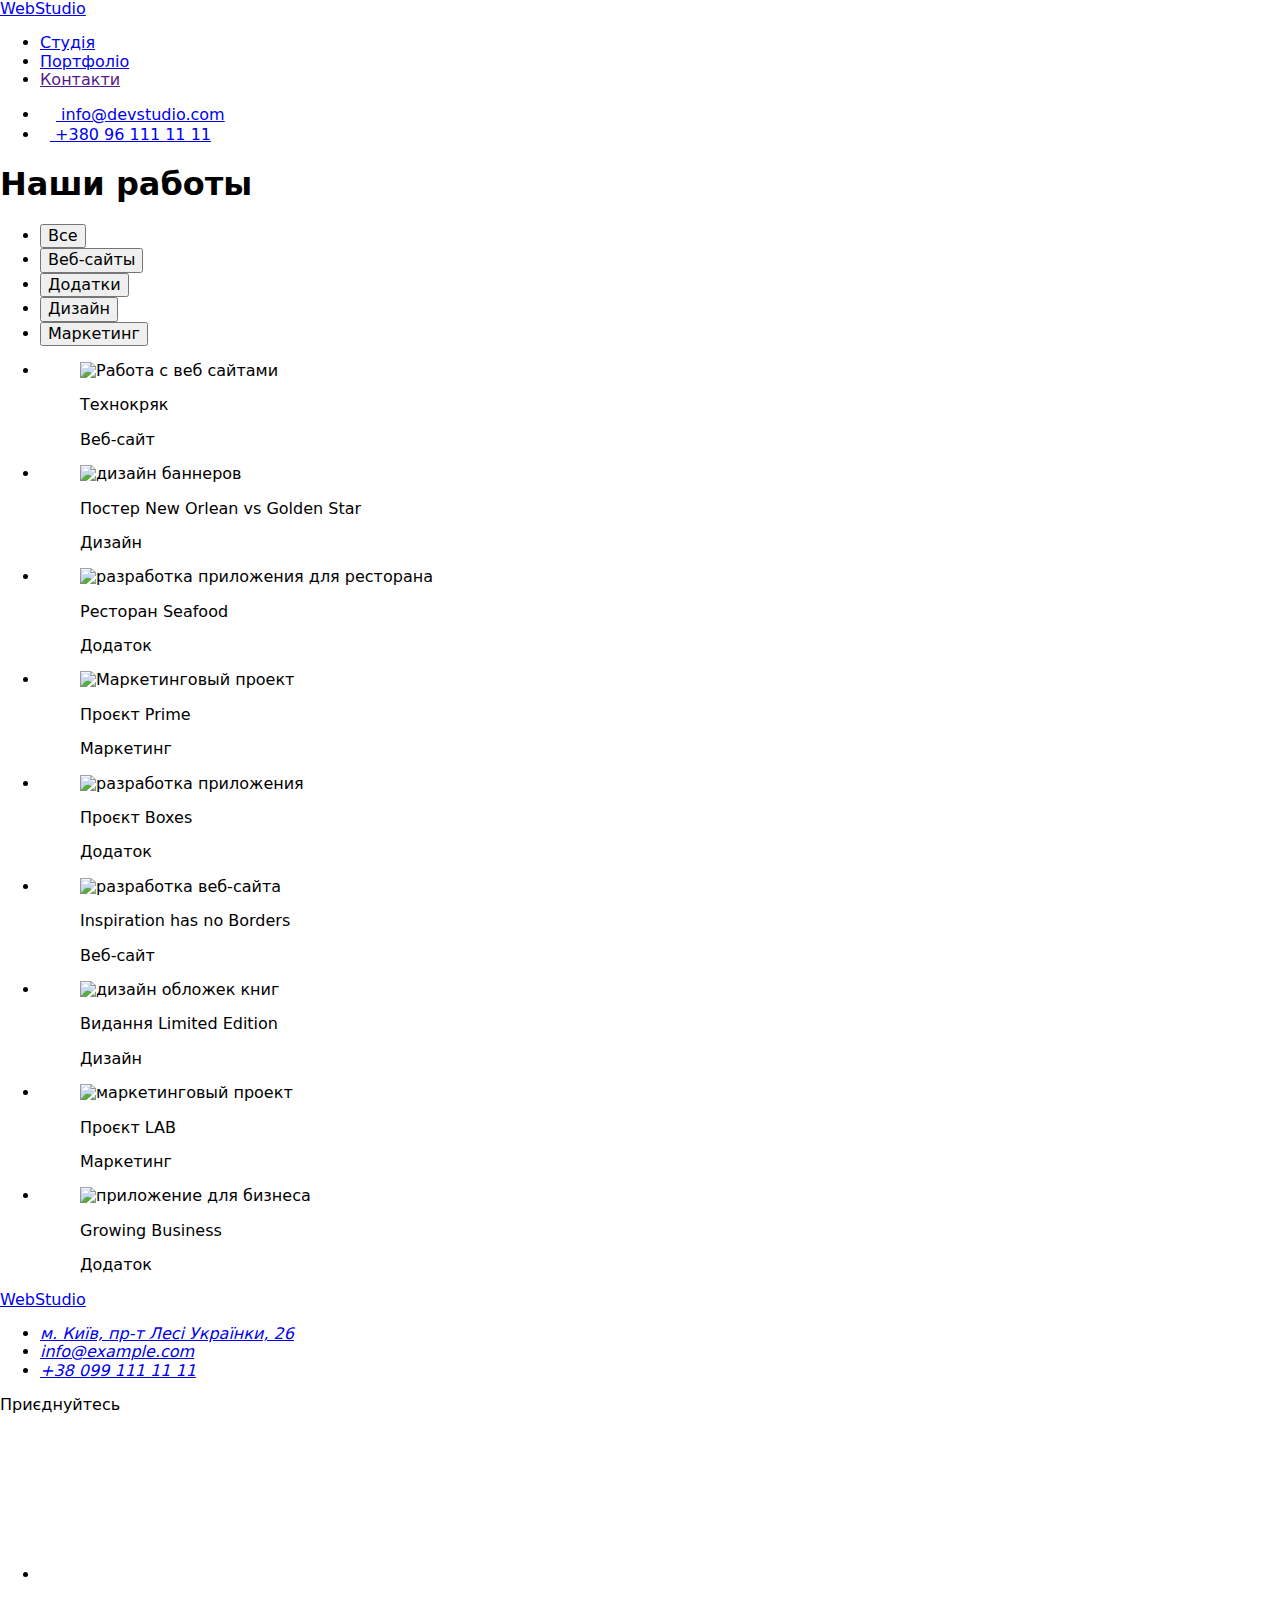
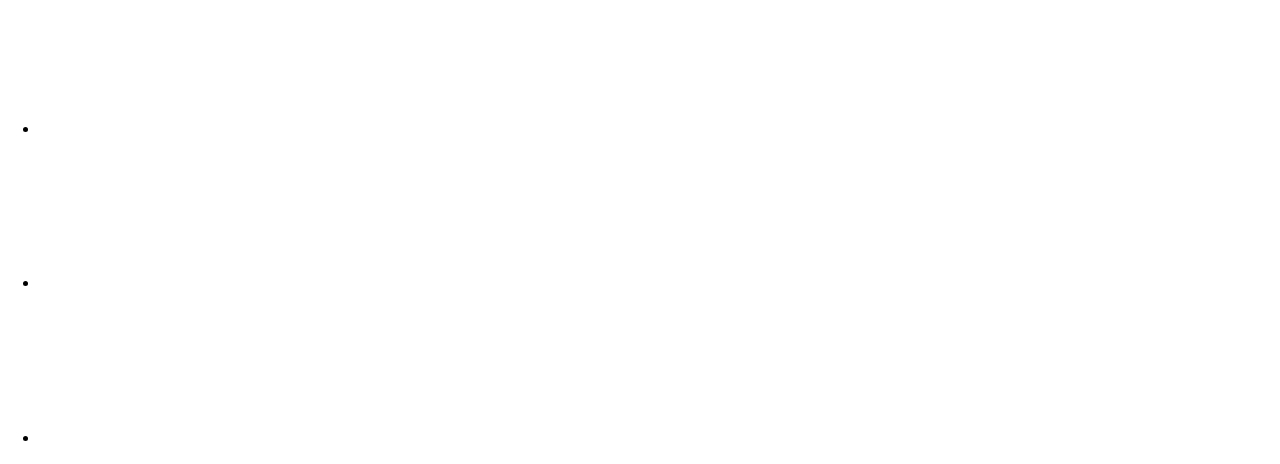
==== portfolio.html @ e4e23629 "Add files via upload" ====
<!DOCTYPE html>
<html lang="ru">
  <head>
    <meta charset="UTF-8" />
    <meta http-equiv="X-UA-Compatible" content="IE=edge" />
    <meta name="viewport" content="width=device-width, initial-scale=1.0" />
    <title>Document</title>
    <link
      href="https://fonts.googleapis.com/css2?family=Raleway:wght@700&family=Roboto:wght@400;500;700;900&display=swap"
      rel="stylesheet"
    />
    <link
      rel="stylesheet"
      href="https://cdnjs.cloudflare.com/ajax/libs/modern-normalize/1.1.0/modern-normalize.min.css"
    />

    <link rel="stylesheet" href="./css/styles.css" />
  </head>

  <body class="page">
    <!--шапка-->
    <header class="page-header">
      <div class="container main-nav">
        <nav class="main-nav">
          <a class="logo-link" href="/" lang="en">
            <span class="logo-accent">Web</span>Studio
          </a>
          <ul class="site-nav list">
            <li class="item">
              <a href="./index.html" class="link">Студія</a>
            </li>
            <li class="item">
              <a href="./portfolio.html" class="link-current">Портфоліо</a>
            </li>
            <li class="item">
              <a href="" class="link">Контакти</a>
            </li>
          </ul>
        </nav>

        <ul class="auth-nav list">
          <li class="item">
            <a href="emailto:info@devstudio.com" class="link">
              <svg class="icon" width="16" height="12">
                <use href="./images/icons.svg#envelope"></use>
              </svg>
              info@devstudio.com
            </a>
          </li>
          <li class="item">
            <a href="tel:+380961111111" class="link">
              <svg class="icon" width="10" height="16">
                <use href="./images/icons.svg#smartphone"></use>
              </svg>
              +380 96 111 11 11
            </a>
          </li>
        </ul>
      </div>
    </header>
    <!--main-->
    <main>
      <section class="portfolio section">
        <div class="container">
          <h1>Наши работы</h1>
          <ul class="work list">
            <li class="item">
              <button class="button-type" type="button">Все</button>
            </li>
            <li class="item">
              <button class="button-type" type="button">Веб-сайты</button>
            </li>
            <li class="item">
              <button class="button-type" type="button">Додатки</button>
            </li>
            <li class="item">
              <button class="button-type" type="button">Дизайн</button>
            </li>
            <li class="item">
              <button class="button-type" type="button">Маркетинг</button>
            </li>
          </ul>
          <ul class="work-list list">
            <li class="item">
              <figure>
                <img
                  class="picture"
                  src="./images/technocrjak.jpg"
                  alt="Работа с веб сайтами"
                  width="370"
                  height="294"
                />
                <figcaption class="box">
                  <p class="title">Технокряк</p>
                  <p class="text">Веб-сайт</p>
                </figcaption>
              </figure>
              <!-- <p>Ресурс предлагает комплексные предложения с разным уровнем функционала и сервисов. Все это позволит посетителю получить
                    исчерпывающие сведения о компании или частном лице.</p> -->
            </li>
            <li class="item">
              <figure>
                <img
                  class="picture"
                  src="./images/poster.jpg"
                  alt="дизайн баннеров"
                  width="370"
                  height="294"
                />
                <figcaption class="box">
                  <p class="title">Постер New Orlean vs Golden Star</p>
                  <p class="text">Дизайн</p>
                </figcaption>
              </figure>
            </li>
            <li class="item">
              <figure>
                <img
                  class="picture"
                  src="./images/seafood.jpg"
                  alt="разработка приложения для ресторана"
                  width="370"
                  height="294"
                />
                <figcaption class="box">
                  <p class="title">Ресторан Seafood</p>
                  <p class="text">Додаток</p>
                </figcaption>
              </figure>
            </li>
            <li class="item">
              <figure>
                <img
                  class="picture"
                  src="./images/primeproject.jpg"
                  alt="Маркетинговый проект"
                  width="370"
                  height="294"
                />
                <figcaption class="box">
                  <p class="title">Проєкт Prime</p>
                  <p class="text">Маркетинг</p>
                </figcaption>
              </figure>
            </li>
            <li class="item">
              <figure>
                <img
                  class="picture"
                  src="./images/boxes.jpg"
                  alt="разработка приложения"
                  width="370"
                  height="294"
                />
                <figcaption class="box">
                  <p class="title">Проєкт Boxes</p>
                  <p class="text">Додаток</p>
                </figcaption>
              </figure>
            </li>
            <li class="item">
              <figure>
                <img
                  class="picture"
                  src="./images/appproject.jpg"
                  alt="разработка веб-сайта"
                  width="370"
                  height="294"
                />
                <figcaption class="box">
                  <p class="title" lang="en">Inspiration has no Borders</p>
                  <p class="text">Веб-сайт</p>
                </figcaption>
              </figure>
            </li>
            <li class="item">
              <figure>
                <img
                  class="picture"
                  src="./images/limiteded.jpg"
                  alt="дизайн обложек книг"
                  width="370"
                  height="294"
                />
                <figcaption class="box">
                  <p class="title">Видання Limited Edition</p>
                  <p class="text">Дизайн</p>
                </figcaption>
              </figure>
            </li>
            <li class="item">
              <figure>
                <img
                  class="picture"
                  src="./images/projectlab.jpg"
                  alt="маркетинговый проект"
                  width="370"
                  height="294"
                />
                <figcaption class="box">
                  <p class="title">Проєкт LAB</p>
                  <p class="text">Маркетинг</p>
                </figcaption>
              </figure>
            </li>
            <li class="item">
              <figure>
                <img
                  class="picture"
                  src="./images/businessapp.jpg"
                  alt="приложение для бизнеса"
                  width="370"
                  height="294"
                />
                <figcaption class="box">
                  <p class="title" lang="en">Growing Business</p>
                  <p class="text">Додаток</p>
                </figcaption>
              </figure>
            </li>
          </ul>
        </div>
      </section>
    </main>
    <!--footer-->
    <footer class="footer-site">
      <div class="container main-footer">
        <div class="footer-adress">
          <a class="logo-link" href="/" lang="en">
            <span class="logo-accent">Web</span>Studio
          </a>
          <address class="nav">
            <ul class="list">
              <li class="item">
                <a
                  href="https://goo.gl/maps/Bx3pmiVZrzGmQuvE9"
                  target="_blank"
                  rel="noopener noreferrer"
                  class="nav"
                  >м. Київ, пр-т Лесі Українки, 26</a
                >
              </li>
              <li class="item">
                <a href="mailto:info@example.com" class="link"
                  >info@example.com</a
                >
              </li>
              <li class="item">
                <a href="tel:+380991111111" class="link">+38 099 111 11 11</a>
              </li>
            </ul>
          </address>
        </div>
        <div class="social">
          <p class="footer-text">Приєднуйтесь</p>
          <ul class="footer-social list">
            <li>
              <a class="footer-thumb" href="#">
                <svg class="footer-icon">
                  <use
                    href="./images/icons.svg#instagram"
                    width="20"
                    height="20"
                    x="12"
                    y="12"
                  ></use>
                </svg>
              </a>
            </li>
            <li>
              <a class="footer-thumb" href="#">
                <svg class="footer-icon">
                  <use
                    href="./images/icons.svg#twitter"
                    width="20"
                    height="20"
                    x="12"
                    y="12"
                  ></use>
                </svg>
              </a>
            </li>
            <li class="item">
              <a class="footer-thumb" href="#">
                <svg class="footer-icon">
                  <use
                    href="./images/icons.svg#facebook"
                    width="20"
                    height="20"
                    x="12"
                    y="12"
                  ></use>
                </svg>
              </a>
            </li>
            <li>
              <a class="footer-thumb" href="#">
                <svg class="footer-icon">
                  <use
                    href="./images/icons.svg#linkedin"
                    width="20"
                    height="20"
                    x="12"
                    y="12"
                  ></use>
                </svg>
              </a>
            </li>
          </ul>
        </div>
      </div>
    </footer>
  </body>
</html>
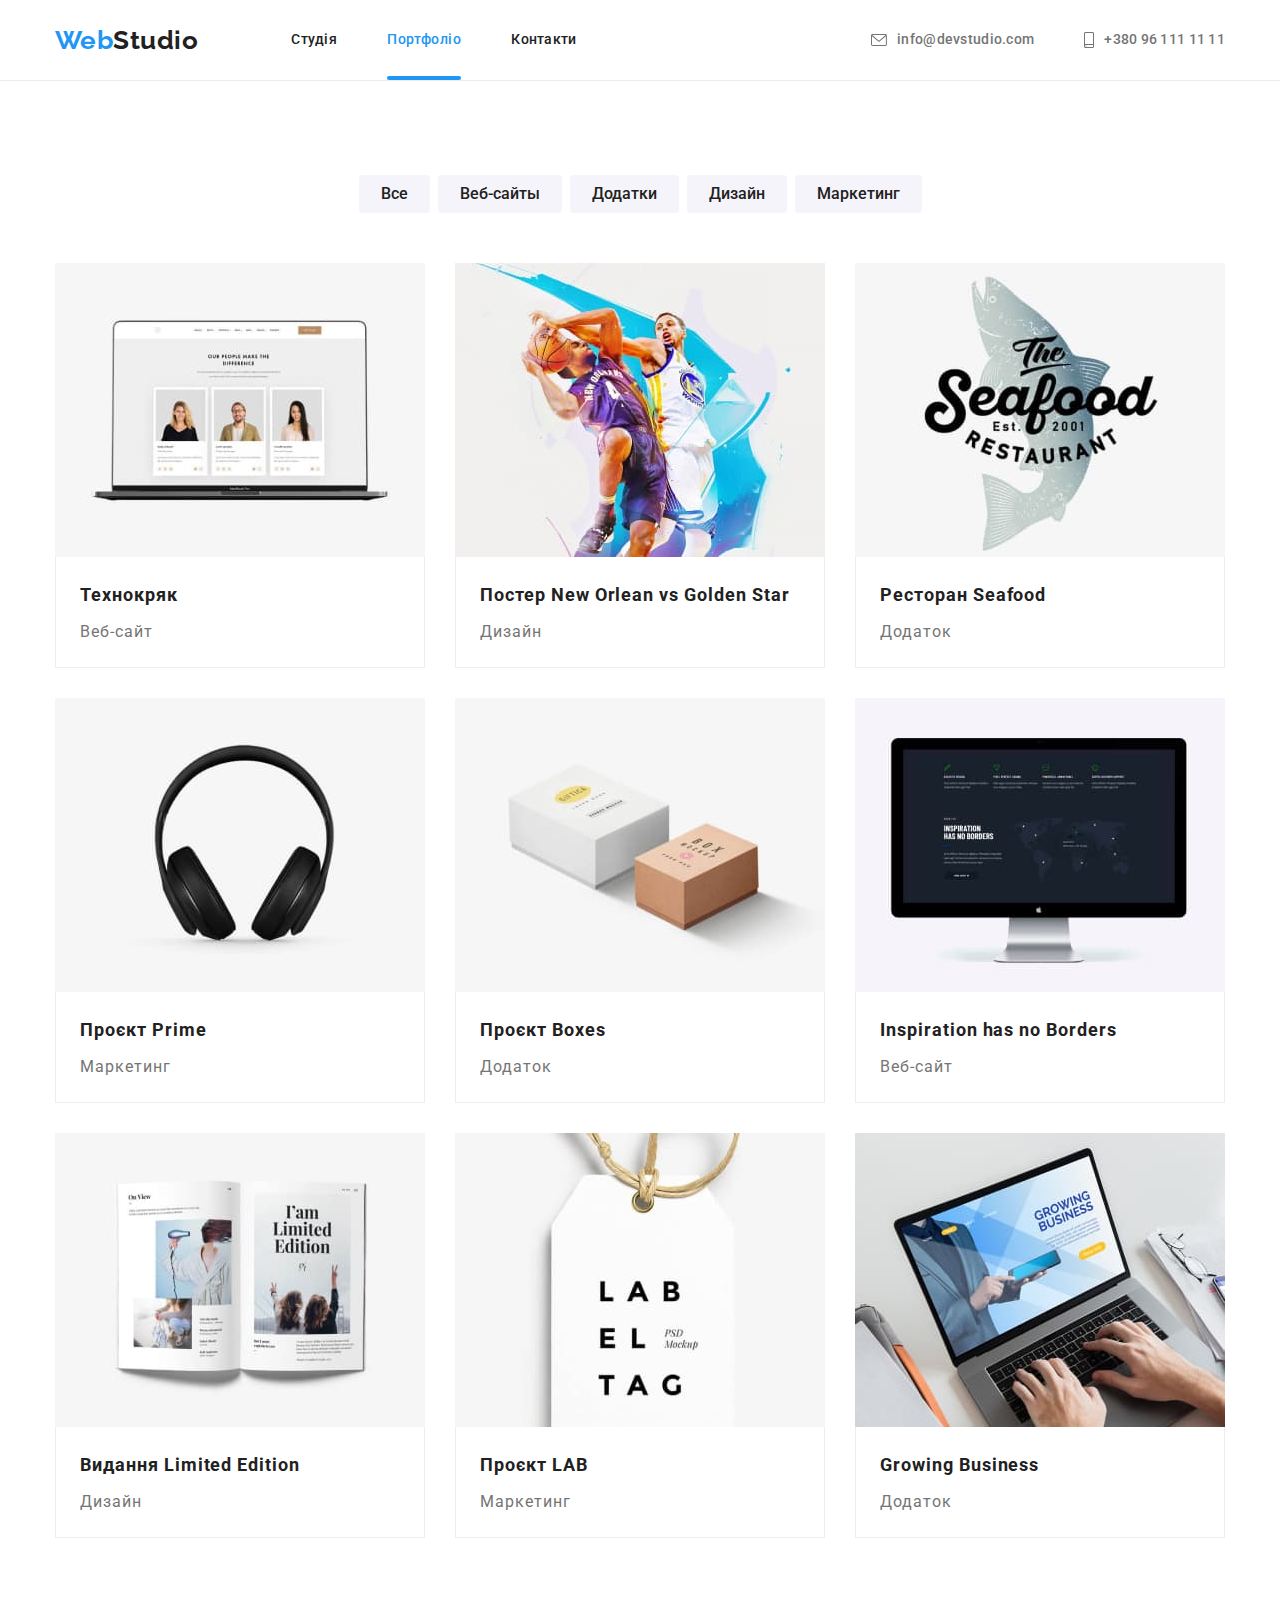
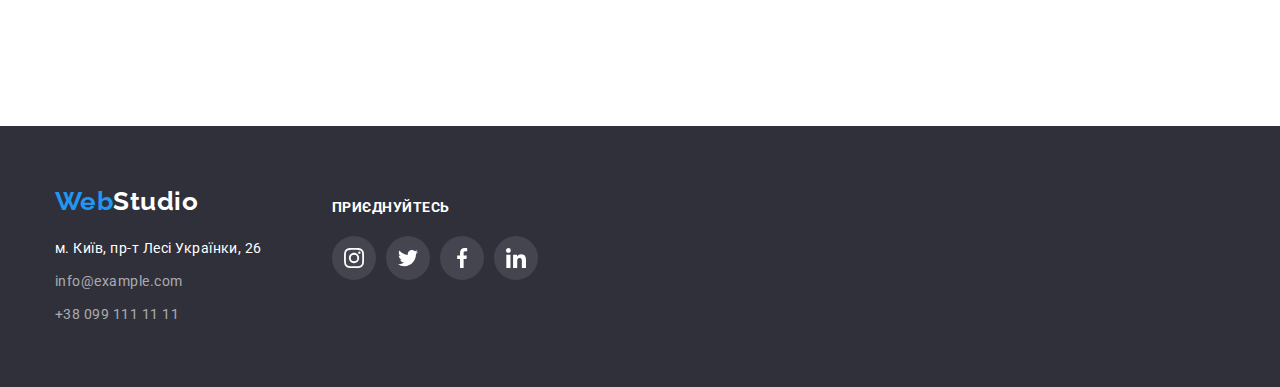
==== commit d4ac774a: "in process" ====
--- a/portfolio.html
+++ b/portfolio.html
@@ -83,20 +83,26 @@
           <ul class="work-list list">
             <li class="item">
               <figure>
-                <img
-                  class="picture"
-                  src="./images/technocrjak.jpg"
-                  alt="Работа с веб сайтами"
-                  width="370"
-                  height="294"
-                />
+                <div class="work-thumb">
+                  <img
+                    class="picture"
+                    src="./images/technocrjak.jpg"
+                    alt="Работа с веб сайтами"
+                    width="370"
+                    height="294"
+                  />
+
+                  <p class="work-lable">
+                    Ресурс пропонує комплексні пропозиції з різним рівнем
+                    функціоналу та сервісів. Все це дозволить відвідувачу
+                    отримати вичерпні відомості про компанію чи приватну особу.
+                  </p>
+                </div>
                 <figcaption class="box">
                   <p class="title">Технокряк</p>
                   <p class="text">Веб-сайт</p>
                 </figcaption>
               </figure>
-              <!-- <p>Ресурс предлагает комплексные предложения с разным уровнем функционала и сервисов. Все это позволит посетителю получить
-                    исчерпывающие сведения о компании или частном лице.</p> -->
             </li>
             <li class="item">
               <figure>
--- a/css/styles.css
+++ b/css/styles.css
@@ -0,0 +1,601 @@
+/* вторичный цвет текста #212121 */
+/* основной цвет текста #757575 */
+/* основной цвет фона #FFFFFF */
+/* цвет фона футера/героя #2F303A; */
+/* цвет текста героя #FFFFFF */
+/* акцент #2196F3 */
+/* вторичный цвет фона #F5F4FA */
+/* текст футера rgba(255, 255, 255, 0.6); */
+/* основной цвет иконок  #afb1b8*/
+/* цвет фона иконок футера rgba(255, 255, 255, 0.1)  */
+/* цвет линии хедера #ececec */
+/* цвет рамки карточек порьфолто #eeeeee  */
+:root {
+  --primary-text-color: #757575;
+  --title-text-color: #212121;
+  --accent-color: #2196f3;
+  --white-color: #ffffff;
+  --secondary-background-color: #f5f4fa;
+  --footer-background-color: #2f303a;
+  --footer-text-color: rgba(255, 255, 255, 0.6);
+  --main-icon-color: #afb1b8;
+  --footer-iconfon-color: rgba(255, 255, 255, 0.1);
+  --border-header-color: #ececec;
+  --border-portfoliocard-color: #eeeeee;
+  --timing-function: cubic-bezier(0.4, 0, 0.2, 1);
+}
+.page {
+  background-color: var(--white-color);
+  color: var(--primary-text-color);
+  font-family: roboto, sans-serif;
+  letter-spacing: 0.03em;
+}
+.container {
+  margin-left: auto;
+  margin-right: auto;
+  width: 1200px;
+  padding-left: 15px;
+  padding-right: 15px;
+}
+figure {
+  margin: 0;
+}
+
+button {
+  padding: 0;
+}
+.section {
+  padding-top: 94px;
+  padding-bottom: 94px;
+}
+/* шапка */
+.page-header {
+  border-bottom: 1px solid var(--border-header-color);
+}
+.main-nav {
+  display: flex;
+  align-items: center;
+}
+.list {
+  list-style: none;
+  padding: 0;
+  margin: 0;
+}
+.logo-link {
+  color: var(--title-text-color);
+  font-family: "Raleway", sans-serif;
+  font-style: normal;
+  font-weight: 700;
+  font-size: 26px;
+  line-height: 1.19;
+  text-decoration: none;
+}
+.logo-accent {
+  color: var(--accent-color);
+}
+.site-nav {
+  display: flex;
+  margin-left: 93px;
+}
+.site-nav .item + .item {
+  margin-left: 50px;
+}
+.site-nav .link {
+  padding-top: 32px;
+  padding-bottom: 32px;
+  display: block;
+
+  position: relative;
+
+  color: var(--title-text-color);
+  font-weight: 500;
+  font-size: 14px;
+  line-height: 1.14;
+  text-decoration: none;
+  letter-spacing: 0.02em;
+}
+.site-nav .link::after {
+  content: "";
+
+  position: absolute;
+  bottom: 0;
+  display: block;
+  width: 100%;
+  height: 4px;
+  background-color: var(--accent-color);
+  border-radius: 2px;
+  opacity: 0;
+  transition: opacity 250ms var(--timing-function);
+}
+
+.site-nav .link:hover,
+.site-nav .link:focus {
+  color: var(--accent-color);
+  opacity: 1;
+}
+.site-nav .link:hover::after,
+.site-nav .link:focus::after {
+  opacity: 1;
+}
+.site-nav .link-current {
+  display: block;
+  padding-top: 32px;
+  padding-bottom: 32px;
+
+  position: relative;
+
+  font-weight: 500;
+  font-size: 14px;
+  line-height: 1.14;
+  text-decoration: none;
+  color: var(--accent-color);
+  transition: opacity(250ms) var(--timing-function);
+}
+.site-nav .link-current::after {
+  content: "";
+
+  position: absolute;
+  bottom: 0;
+  display: block;
+  width: 100%;
+  height: 4px;
+  background-color: var(--accent-color);
+  border-radius: 2px;
+}
+.site-nav .link-current:hover::after,
+.site-nav .link-current:focus::after {
+  opacity: 1;
+}
+.auth-nav {
+  display: flex;
+  margin-left: auto;
+}
+.auth-nav .item + .item {
+  margin-left: 50px;
+}
+.auth-nav .link {
+  display: flex;
+  align-items: center;
+  gap: 10px;
+  color: var(--primary-text-color);
+  fill: var(--primary-text-color);
+  font-weight: 500;
+  font-size: 14px;
+  line-height: 1.14;
+  text-decoration: none;
+  letter-spacing: 0.02em;
+  transition: transform 250ms var(--timing-function);
+}
+
+.auth-nav .link:hover,
+.auth-nav .link:focus {
+  color: var(--accent-color);
+  fill: var(--accent-color);
+}
+
+/* hero */
+.hero {
+  text-align: center;
+  background-color: var(--footer-background-color);
+
+  margin-top: 0;
+  margin-bottom: 0;
+  padding-top: 200px;
+  padding-bottom: 200px;
+
+  max-width: 1600px;
+  margin-left: auto;
+  margin-right: auto;
+  background-image: linear-gradient(
+      to right,
+      rgba(47, 48, 58, 0.4),
+      rgba(47, 48, 58, 0.4)
+    ),
+    url(../images/Iherofon.jpg);
+
+  background-size: cover;
+  background-repeat: no-repeat;
+  background-position: center;
+}
+.hero-title {
+  margin-top: 0;
+  margin-bottom: 30px;
+
+  color: var(--white-color);
+  font-weight: 900;
+  font-size: 44px;
+  line-height: 1.36;
+  text-align: center;
+  letter-spacing: 0.06em;
+  text-transform: uppercase;
+}
+
+/* button */
+.button-main {
+  display: inline-block;
+  border: none;
+  border-radius: 4px;
+  padding: 10px 32px;
+  min-width: 200px;
+  cursor: pointer;
+
+  background-color: var(--accent-color);
+  color: var(--white-color);
+  font-weight: 700;
+  font-size: 16px;
+  line-height: 1.9;
+  text-decoration: none;
+  text-align: center;
+  letter-spacing: 0.06em;
+}
+.title {
+  margin-top: 0;
+  margin-bottom: 50px;
+
+  color: var(--title-text-color);
+  font-weight: 700;
+  font-size: 36px;
+  line-height: 1.17;
+  text-align: center;
+}
+.section-title {
+  display: none;
+  color: var(--title-text-color);
+  font-weight: 700;
+  font-size: 36px;
+  line-height: 1.17;
+  text-align: center;
+}
+/* features */
+.feature-title {
+  margin-top: 0;
+  margin-bottom: 10px;
+
+  color: var(--title-text-color);
+  font-weight: 700;
+  font-size: 14px;
+  line-height: 1.14;
+  text-align: left;
+  text-transform: uppercase;
+}
+.feature .text {
+  margin-top: 0;
+  margin-bottom: 0;
+
+  font-size: 14px;
+  line-height: 1.71;
+}
+.feature {
+  display: flex;
+  flex-wrap: wrap;
+  padding-bottom: 0;
+}
+.feature .item {
+  width: 270px;
+}
+.feature .item + .item {
+  margin-left: 30px;
+}
+
+.feature-thumb {
+  margin-bottom: 30px;
+  width: 270px;
+  height: 120px;
+  border-radius: 4px;
+  background-color: var(--secondary-background-color);
+}
+/* specification */
+.specification .list {
+  display: flex;
+  flex-wrap: wrap;
+  margin-top: 0;
+  margin-bottom: 0;
+}
+.specification .item + .item {
+  margin-left: 30px;
+}
+.specification .item {
+  position: relative;
+}
+.specification-thumb {
+  position: absolute;
+  bottom: 0;
+  padding-top: 27px;
+  width: 100%;
+  height: 70px;
+  align-items: center;
+  background-color: rgba(47, 48, 58, 0.8);
+}
+.lable {
+  margin: 0;
+  color: var(--white-color);
+
+  font-size: 14px;
+  line-height: 1.14;
+  text-align: center;
+  text-transform: uppercase;
+}
+
+/* our team */
+.team {
+  background-color: var(--secondary-background-color);
+}
+.team-list .name {
+  color: var(--title-text-color);
+  font-weight: 500;
+  font-size: 16px;
+  line-height: 1.19;
+  text-align: center;
+
+  margin-top: 30px;
+  margin-bottom: 10px;
+}
+.team-list .text {
+  font-size: 16px;
+  line-height: 1.19;
+  text-align: center;
+
+  margin-top: 0;
+  margin-bottom: 16px;
+}
+
+.team-list {
+  display: flex;
+  margin-top: 0;
+  margin-bottom: 0;
+}
+.team-list .item {
+  width: 270px;
+  height: 428px;
+  background-color: var(--white-color);
+  border-radius: 0px 0px 4px 4px;
+  box-shadow: 0px 1px 3px rgba(0, 0, 0, 0.12), 0px 1px 1px rgba(0, 0, 0, 0.14),
+    0px 2px 1px rgba(0, 0, 0, 0.2);
+}
+
+.card {
+  padding-left: 32px;
+  padding-right: 32px;
+}
+.social-link {
+  display: inline-flex;
+  width: 44px;
+  height: 44px;
+  border-radius: 50%;
+  color: var(--main-icon-color);
+  background-color: var(--white-color);
+  transition: transform 250ms var(--timing-function);
+}
+.social-link:nth-child(4n + 1) {
+  margin-right: 10px;
+}
+.team-icon {
+  fill: currentColor;
+}
+
+.social-link:hover,
+.social-link:focus {
+  background-color: var(--accent-color);
+}
+.team-icon:hover,
+.team-icon:focus {
+  fill: var(--white-color);
+}
+
+.team .item + .item {
+  margin-left: 30px;
+}
+
+.picture {
+  display: block;
+}
+/* clients */
+.clients {
+  display: flex;
+}
+.clients-thumb {
+  display: inline-block;
+  width: 170px;
+  height: 92px;
+  border: 1px solid var(--main-icon-color);
+  border-radius: 4px;
+  fill: var(--main-icon-color);
+  transition: transform 250ms var(--timing-function);
+}
+
+.clients-thumb:hover,
+.clients-thumb:focus {
+  fill: var(--accent-color);
+  border: 1px solid var(--accent-color);
+}
+.clients .item + .item {
+  margin-left: 30px;
+}
+/* portfolio */
+.portfolio h1 {
+  display: none;
+}
+.work {
+  display: flex;
+  justify-content: center;
+}
+.work .item + .item {
+  margin-left: 8px;
+  margin-top: 0;
+  margin-bottom: 50px;
+}
+.button-type {
+  padding: 6px 22px;
+  border-radius: 4px;
+  border: none;
+
+  background-color: var(--secondary-background-color);
+  color: var(--title-text-color);
+  font-weight: 500;
+  font-size: 16px;
+  line-height: 1.63;
+}
+.button-type:hover,
+.button-type:focus {
+  background-color: var(--accent-color);
+  color: var(--white-color);
+  box-shadow: 0px 3px 1px rgba(0, 0, 0, 0.1), 0px 1px 2px rgba(0, 0, 0, 0.08),
+    0px 2px 2px rgba(0, 0, 0, 0.12);
+}
+
+/* work-list */
+.work-list {
+  display: flex;
+  flex-wrap: wrap;
+  margin-bottom: 94px;
+
+  letter-spacing: 0.06em;
+}
+
+.work-list .item {
+  width: 370px;
+  margin-right: 30px;
+  margin-bottom: 30px;
+}
+.work-thumb {
+  position: relative;
+  overflow: hidden;
+}
+.work-lable {
+  position: absolute;
+  top: 63px;
+  left: 24px;
+  right: 24px;
+  height: 100%;
+  margin: 0;
+  font-size: 18px;
+  line-height: 1.6;
+  color: var(--white-color);
+  transform: translateY(100%);
+  transition: transform 250ms var(--timing-function);
+}
+.work-thumb:hover .work-lable {
+  transform: translateY(0);
+}
+.work-thumb::before {
+  content: "";
+  display: inline-block;
+  position: absolute;
+  top: 0;
+  left: 0;
+  width: 100%;
+  height: 100%;
+  transform: translateY(100%);
+  transition: transform 250ms var(--timing-function);
+
+  background-color: rgba(33, 150, 243, 0.9);
+}
+.work-thumb:hover::before {
+  transform: translateY(0);
+}
+
+.work-list .item:hover {
+  box-shadow: 1px 4px 6px 0 rgba(0, 0, 0, 0.16), 0 4px 4px 0 rgba(0, 0, 0, 0.06),
+    0 1px 1px 0 rgba(0, 0, 0, 0.12);
+}
+
+.work-list .item:nth-child(3n) {
+  margin-right: 0;
+}
+.work-list .item:nth-last-child(-n + 3) {
+  margin-bottom: 0;
+}
+
+.work-list .title {
+  margin-top: 0;
+  margin-bottom: 4px;
+  margin-left: 24px;
+
+  color: var(--title-text-color);
+  font-weight: 700;
+  font-size: 18px;
+  line-height: 2;
+  text-align: left;
+}
+
+.work-list .text {
+  margin-top: 0;
+  margin-bottom: 0;
+  margin-left: 24px;
+
+  font-size: 16px;
+  line-height: 1.88;
+}
+.box {
+  padding-top: 20px;
+  padding-bottom: 20px;
+  border-left: 1px solid var(--border-portfoliocard-color);
+  border-right: 1px solid var(--border-portfoliocard-color);
+  border-bottom: 1px solid var(--border-portfoliocard-color);
+}
+/* footer */
+.footer-site {
+  background-color: var(--footer-background-color);
+  padding-top: 60px;
+  padding-bottom: 60px;
+}
+.footer-site .logo-link {
+  color: var(--white-color);
+}
+.main-footer {
+  display: flex;
+}
+.nav {
+  margin-top: 20px;
+
+  color: var(--white-color);
+  font-family: "Roboto";
+  font-style: normal;
+  font-size: 14px;
+  line-height: 1.71;
+  text-decoration: none;
+}
+.nav .link {
+  color: var(--footer-text-color);
+  text-decoration: none;
+}
+.nav .item {
+  margin-top: 0;
+  margin-bottom: 9px;
+}
+.nav .item:last-child {
+  margin-bottom: 0;
+}
+.social {
+  display: inline-block;
+  margin-left: 70px;
+}
+.footer-social {
+  display: flex;
+}
+.footer-text {
+  margin-bottom: 20px;
+  color: var(--white-color);
+  font-weight: 700;
+  font-size: 14px;
+  line-height: 1.14;
+  text-transform: uppercase;
+}
+.footer-thumb {
+  margin-top: 0;
+  margin-right: 10px;
+  display: inline-flex;
+  width: 44px;
+  height: 44px;
+  border-radius: 50%;
+  color: var(--white-color);
+  background-color: var(--footer-iconfon-color);
+  transition: transform 250ms var(--timing-function);
+}
+.footer-icon {
+  fill: currentColor;
+}
+.footer-thumb:hover,
+.footer-thumb:focus {
+  background-color: var(--accent-color);
+}
